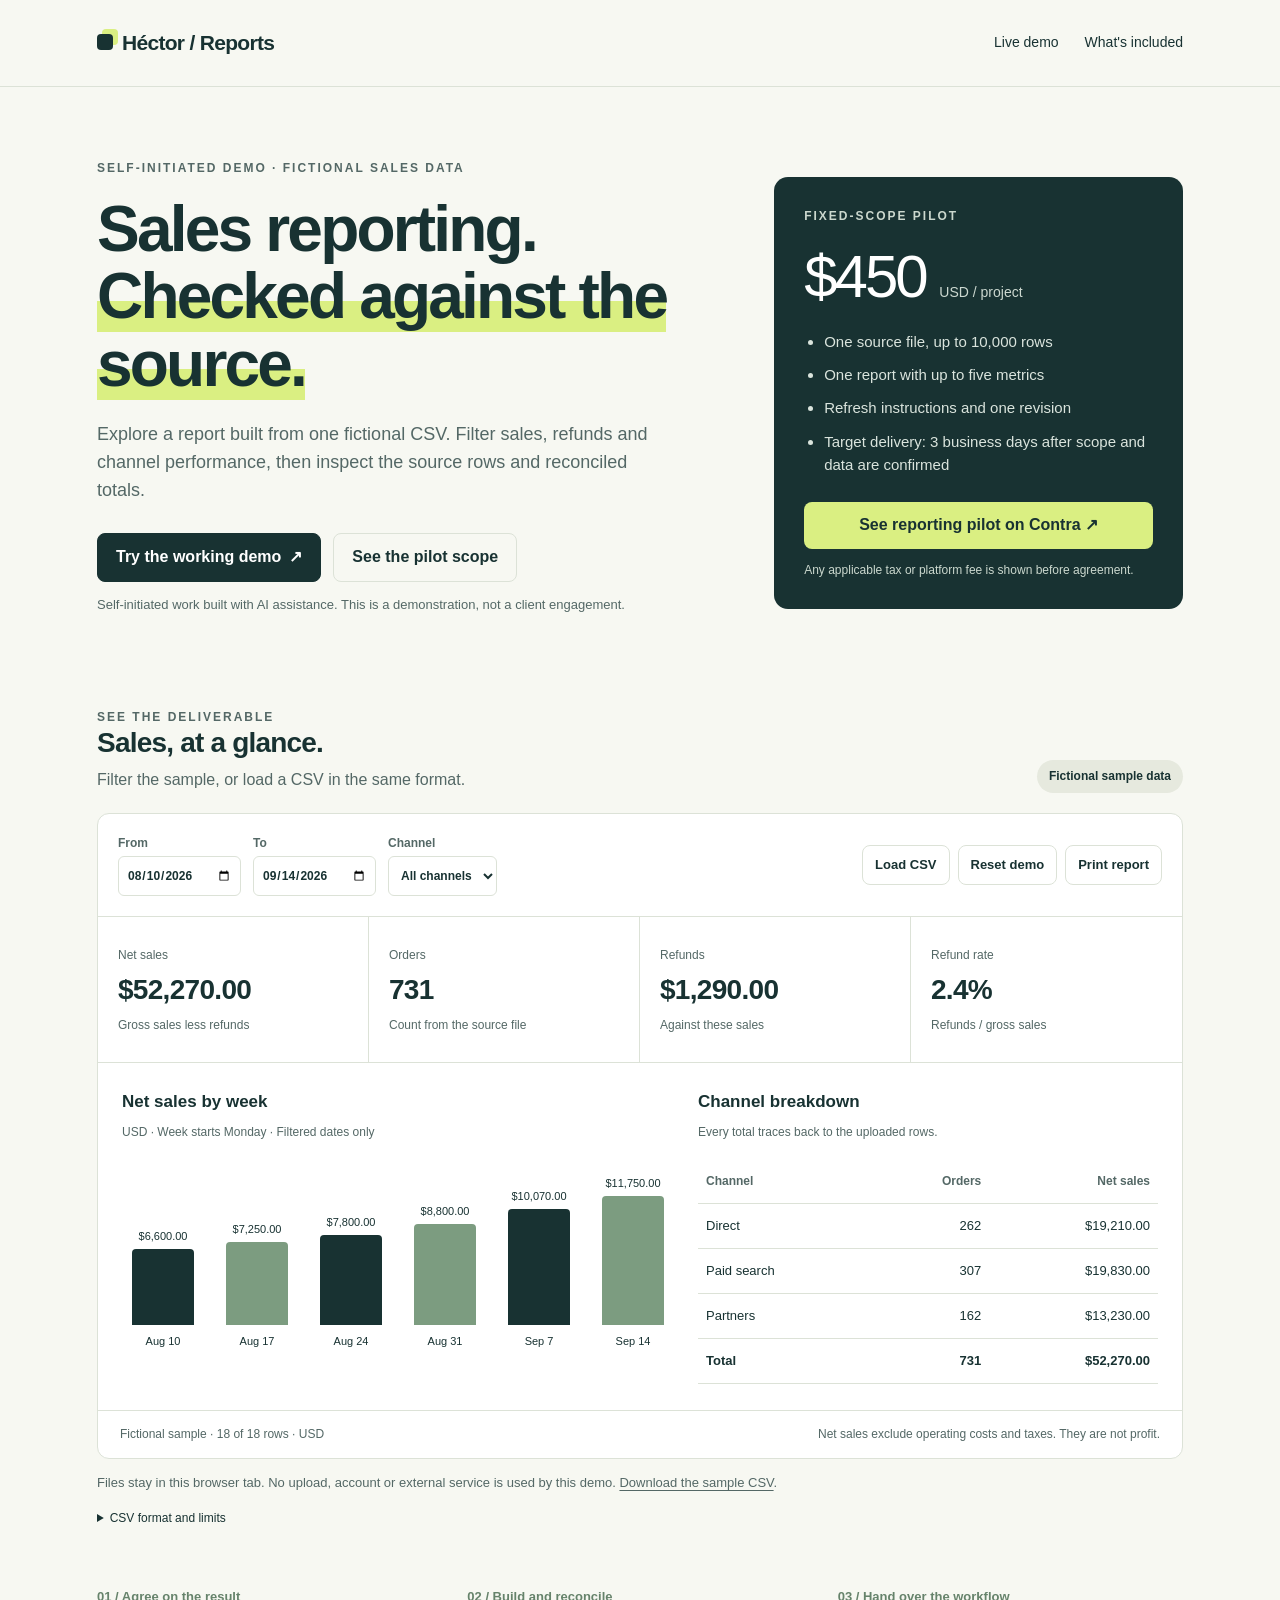
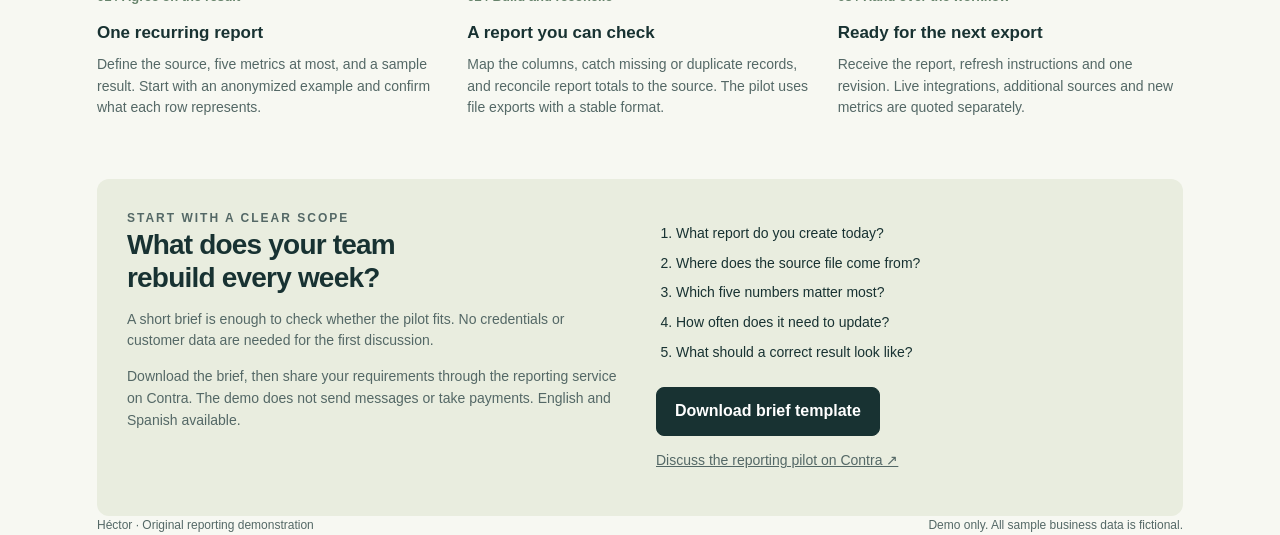
==== demos/sales-report/index.html @ 50d4cb9b "Publish existing sales report demo with direct service links" ====
<!doctype html>
<html lang="en">
<head>
<meta charset="utf-8"><meta name="viewport" content="width=device-width,initial-scale=1">
<meta name="description" content="A fixed-scope service that turns recurring spreadsheet exports into clear, repeatable reports. Explore a working sales-report demo.">
<title>Sales Report — Working Demo · Héctor</title><link rel="canonical" href="https://hectorarriolai.github.io/practical-tools-demos/demos/sales-report/">
<style>
:root{--ink:#183232;--muted:#546866;--paper:#f7f8f2;--lime:#daef82;--line:#dce2d7;--white:#fff;--red:#a42a32}*{box-sizing:border-box}body{margin:0;background:var(--paper);color:var(--ink);font:16px/1.55 -apple-system,BlinkMacSystemFont,"Segoe UI",sans-serif}a{color:inherit}button,input,select{font:inherit}button,.button{cursor:pointer;text-decoration:none;border:1px solid var(--ink);padding:11px 18px;border-radius:8px;background:var(--ink);color:#fff;font-weight:600;display:inline-flex;align-items:center;justify-content:center;gap:8px}button:hover,.button:hover{filter:brightness(1.12)}button:focus-visible,a:focus-visible,input:focus-visible,select:focus-visible{outline:3px solid #51887b;outline-offset:3px}.secondary{background:transparent;color:var(--ink);border-color:var(--line)}.wrap{max-width:1150px;margin:auto;padding:0 32px}header{border-bottom:1px solid var(--line)}nav{display:flex;align-items:center;justify-content:space-between;min-height:86px;gap:24px}.brand{font-size:21px;font-weight:760;text-decoration:none;letter-spacing:-.7px}.mark{display:inline-block;width:16px;height:16px;background:var(--ink);border-radius:4px;margin-right:9px;box-shadow:5px -5px 0 var(--lime)}nav .links{display:flex;gap:26px;font-size:14px}.links a{text-decoration:none}.hero{display:grid;grid-template-columns:1.5fr 1fr;gap:64px;padding:72px 0 60px;align-items:center}.eyebrow{font-size:12px;text-transform:uppercase;letter-spacing:2px;font-weight:750;color:var(--muted)}h1{font-size:clamp(40px,5vw,64px);line-height:1.06;letter-spacing:-2.8px;margin:18px 0 22px;font-weight:650}h1 em{font-style:normal;background:linear-gradient(transparent 57%,var(--lime) 57%)}h2{font-size:28px;line-height:1.2;letter-spacing:-.8px;margin:0}h3{font-size:17px;margin:0 0 8px}.hero p{color:var(--muted);font-size:18px;max-width:560px}.actions{display:flex;gap:12px;flex-wrap:wrap;margin-top:28px}.note{font-size:13px!important;color:var(--muted)}.offer{background:var(--ink);color:white;border-radius:14px;padding:30px}.offer .eyebrow{color:#cbd8ce}.price{font-size:60px;line-height:1.1;letter-spacing:-3px;margin:18px 0}.price small{font-size:14px;letter-spacing:0;color:#ccd8d0}.offer ul{padding-left:20px;color:#dae4dd;font-size:15px;margin:20px 0 26px}.offer li{margin:10px 0}.offer a{background:var(--lime);color:var(--ink);border:none;width:100%}.section-head{display:flex;justify-content:space-between;align-items:end;gap:24px;margin:20px 0}.section-head p{margin:8px 0 0;color:var(--muted)}.badge{font-size:12px;font-weight:650;background:#e6e9de;border-radius:100px;padding:7px 12px;white-space:nowrap}.panel{border:1px solid var(--line);background:white;border-radius:12px;overflow:hidden}.toolbar{display:flex;justify-content:space-between;gap:12px;align-items:center;flex-wrap:wrap;padding:20px;border-bottom:1px solid var(--line)}.filters{display:flex;align-items:end;gap:12px;flex-wrap:wrap}label{display:grid;gap:4px;font-size:12px;color:var(--muted);font-weight:600}input,select{max-width:100%;border:1px solid var(--line);border-radius:6px;padding:8px;background:white;color:var(--ink);min-height:40px}.file-controls{display:flex;gap:8px;flex-wrap:wrap}.file-controls button{font-size:13px;padding:9px 12px}.metrics{display:grid;grid-template-columns:repeat(4,1fr);border-bottom:1px solid var(--line)}.metric{padding:25px 20px;border-right:1px solid var(--line)}.metric:last-child{border:0}.metric span{font-size:12px;color:var(--muted)}.metric strong{display:block;font-size:28px;letter-spacing:-.7px;line-height:1.4;margin:3px 0}.metric small{font-size:12px;color:var(--muted)}.charts{display:grid;grid-template-columns:1.2fr 1fr;gap:24px;padding:26px 24px}.chart-caption{font-size:12px;color:var(--muted);margin:0 0 18px}.bars{display:flex;align-items:end;gap:12px;height:190px;padding-top:15px}.bar-group{display:flex;flex-direction:column;align-items:center;justify-content:end;flex:1;min-width:0;height:100%}.bar{background:var(--ink);border-radius:4px 4px 0 0;width:75%;min-width:8px}.bar-group:nth-child(even) .bar{background:#7c9c80}.bar-value{font-size:11px;margin-bottom:4px}.bar-label{font-size:11px;margin-top:8px;white-space:nowrap}.table-wrap{overflow:auto}table{width:100%;border-collapse:collapse;font-size:13px}th,td{text-align:right;padding:12px 8px;border-bottom:1px solid var(--line);white-space:nowrap}th:first-child,td:first-child{text-align:left}th{font-weight:600;color:var(--muted);font-size:12px}tfoot{font-weight:750}.report-foot{border-top:1px solid var(--line);padding:14px 22px;display:flex;justify-content:space-between;gap:12px;font-size:12px;color:var(--muted)}.help{font-size:13px;color:var(--muted);margin:14px 0 0}.help a{text-underline-offset:3px}.error{background:#fff0f0;border:1px solid #e6b2b6;color:var(--red);margin:16px 20px;padding:12px;border-radius:8px}.empty{padding:35px;color:var(--muted)}.scope{display:grid;grid-template-columns:repeat(3,1fr);gap:25px;padding:60px 0}.scope p{font-size:14px;color:var(--muted);margin:0}.step{display:block;margin-bottom:12px;font-size:13px;font-weight:700;color:#66836b}.brief{padding:30px;background:#e9eddf;border-radius:12px;display:grid;grid-template-columns:1fr 1fr;gap:32px}.brief p{font-size:14px;color:var(--muted)}.brief ol{font-size:14px;padding-left:20px}.brief li{margin-bottom:8px}.brief button{margin-top:10px}.launch-note{font-size:12px;color:var(--muted)}footer{padding:28px 0 36px;font-size:12px;color:var(--muted);display:flex;justify-content:space-between;gap:24px}details{margin-top:16px;font-size:12px}summary{cursor:pointer}code{font-size:12px;overflow-wrap:anywhere}#copy-status{font-size:13px}.sr-only{position:absolute;width:1px;height:1px;overflow:hidden;clip:rect(0,0,0,0)}@media(max-width:850px){.hero{gap:30px;grid-template-columns:1fr 0.8fr}h1{font-size:44px}.charts{grid-template-columns:1fr}.scope{gap:16px}.metrics{grid-template-columns:repeat(2,1fr)}.metric:nth-child(2){border-right:0}.metric:nth-child(-n+2){border-bottom:1px solid var(--line)}}@media(max-width:600px){.wrap{padding:0 18px}.hero{grid-template-columns:1fr;padding-top:42px;gap:26px}h1{font-size:42px;letter-spacing:-1.8px}nav{min-height:72px}.links a:first-child{display:none}.links{gap:14px!important}.section-head{display:block}.badge{display:inline-block;margin-top:12px}.scope,.brief{grid-template-columns:1fr}.scope{padding:38px 0;gap:25px}.metric{padding:18px 14px}.metric strong{font-size:25px}.toolbar{padding:16px}.filters{gap:8px}.filters label{flex:1}.filters input{width:100%}.charts{padding:20px 14px}.report-foot,footer{display:block}.report-foot span{display:block;margin:3px 0}.bar-value{font-size:10px}.bar-label{font-size:10px}.brief{padding:24px}}@media print{header,.hero,.toolbar,.help,.scope,.brief,footer{display:none}.wrap{max-width:none;padding:0}.panel{border:0}.charts{break-inside:avoid}.section-head{margin-top:0}.metrics{grid-template-columns:repeat(4,1fr)}body{background:#fff}.bar{print-color-adjust:exact;-webkit-print-color-adjust:exact}}
nav .brand{white-space:nowrap}@media(max-width:420px){nav{gap:12px}nav .links{font-size:12px}.brand{font-size:18px}.bar-value{font-size:9px}.bars{gap:5px}}
</style>
</head>
<body>
<header><nav class="wrap"><a class="brand" href="../../"><span class="mark" aria-hidden="true"></span>Héctor / Reports</a><div class="links"><a href="#demo">Live demo</a><a href="#scope">What's included</a></div></nav></header>
<main class="wrap">
<section class="hero"><div><div class="eyebrow">Self-initiated demo · Fictional sales data</div><h1>Sales reporting.<br><em>Checked against the source.</em></h1><p>Explore a report built from one fictional CSV. Filter sales, refunds and channel performance, then inspect the source rows and reconciled totals.</p><div class="actions"><a class="button" href="#demo">Try the working demo <span aria-hidden="true">↗</span></a><a class="button secondary" href="#scope">See the pilot scope</a></div><p class="note">Self-initiated work built with AI assistance. This is a demonstration, not a client engagement.</p></div><aside class="offer" id="pricing"><div class="eyebrow">Fixed-scope pilot</div><div class="price">$450 <small>USD / project</small></div><ul><li>One source file, up to 10,000 rows</li><li>One report with up to five metrics</li><li>Refresh instructions and one revision</li><li>Target delivery: 3 business days after scope and data are confirmed</li></ul><a class="button" href="https://contra.com/s/A6bPW6bA-excel-and-csv-report-automation-fixed-scope-pilot">See reporting pilot on Contra ↗</a><p style="font-size:12px;color:#cbd8ce;margin-bottom:0">Any applicable tax or platform fee is shown before agreement.</p></aside></section>
<section id="demo"><div class="section-head"><div><div class="eyebrow">See the deliverable</div><h2>Sales, at a glance.</h2><p>Filter the sample, or load a CSV in the same format.</p></div><span class="badge" id="data-badge">Fictional sample data</span></div>
<div class="panel"><div class="toolbar"><div class="filters"><label>From<input type="date" id="from"></label><label>To<input type="date" id="to"></label><label>Channel<select id="channel"><option value="">All channels</option></select></label></div><div class="file-controls"><button id="upload" class="secondary">Load CSV</button><input type="file" accept=".csv,text/csv" id="file" class="sr-only" aria-label="CSV file"><button id="reset" class="secondary">Reset demo</button><button id="print" class="secondary">Print report</button></div></div>
<div id="error" class="error" role="alert" hidden></div>
<div aria-live="polite"><div class="metrics"><div class="metric"><span>Net sales</span><strong id="net">—</strong><small>Gross sales less refunds</small></div><div class="metric"><span>Orders</span><strong id="orders">—</strong><small>Count from the source file</small></div><div class="metric"><span>Refunds</span><strong id="refunds">—</strong><small>Against these sales</small></div><div class="metric"><span>Refund rate</span><strong id="rate">—</strong><small>Refunds / gross sales</small></div></div><div class="charts"><div><h3>Net sales by week</h3><p class="chart-caption">USD · Week starts Monday · Filtered dates only</p><div id="bars" class="bars" role="img" aria-label="Net sales by week"></div></div><div><h3>Channel breakdown</h3><p class="chart-caption">Every total traces back to the uploaded rows.</p><div class="table-wrap"><table><thead><tr><th>Channel</th><th>Orders</th><th>Net sales</th></tr></thead><tbody id="channels"></tbody><tfoot><tr><td>Total</td><td id="table-orders"></td><td id="table-net"></td></tr></tfoot></table></div></div></div><div class="report-foot"><span id="source-label"></span><span>Net sales exclude operating costs and taxes. They are not profit.</span></div></div></div>
<p class="help">Files stay in this browser tab. No upload, account or external service is used by this demo. <a href="sample-sales.csv" download>Download the sample CSV</a>.</p><details><summary>CSV format and limits</summary><p>Required columns: <code>date,channel,orders,gross_sales,refunds</code>. One row per date and channel. Dates: YYYY-MM-DD. Amounts: USD, decimal point, no currency symbols. Maximum 10,000 rows / 2 MB. Refunds refer to the same sales cohort and must not exceed its gross sales. Duplicate keys and missing values are rejected. A different format is mapped during a paid project. XLSX import is not included in this browser demo.</p></details></section>
<section class="scope" id="scope"><article><span class="step">01 / Agree on the result</span><h3>One recurring report</h3><p>Define the source, five metrics at most, and a sample result. Start with an anonymized example and confirm what each row represents.</p></article><article><span class="step">02 / Build and reconcile</span><h3>A report you can check</h3><p>Map the columns, catch missing or duplicate records, and reconcile report totals to the source. The pilot uses file exports with a stable format.</p></article><article><span class="step">03 / Hand over the workflow</span><h3>Ready for the next export</h3><p>Receive the report, refresh instructions and one revision. Live integrations, additional sources and new metrics are quoted separately.</p></article></section>
<section class="brief" id="brief"><div><div class="eyebrow">Start with a clear scope</div><h2>What does your team<br>rebuild every week?</h2><p>A short brief is enough to check whether the pilot fits. No credentials or customer data are needed for the first discussion.</p><p class="launch-note">Download the brief, then share your requirements through the reporting service on Contra. The demo does not send messages or take payments. English and Spanish available.</p></div><div><ol><li>What report do you create today?</li><li>Where does the source file come from?</li><li>Which five numbers matter most?</li><li>How often does it need to update?</li><li>What should a correct result look like?</li></ol><button id="download-brief">Download brief template</button><p><a href="https://contra.com/s/A6bPW6bA-excel-and-csv-report-automation-fixed-scope-pilot">Discuss the reporting pilot on Contra ↗</a></p><p id="copy-status" role="status"></p></div></section>
</main><footer class="wrap"><span>Héctor · Original reporting demonstration</span><span>Demo only. All sample business data is fictional.</span></footer>
<script src="report-core.js"></script><script src="sample-data.js"></script><script src="app.js"></script>
</body></html>
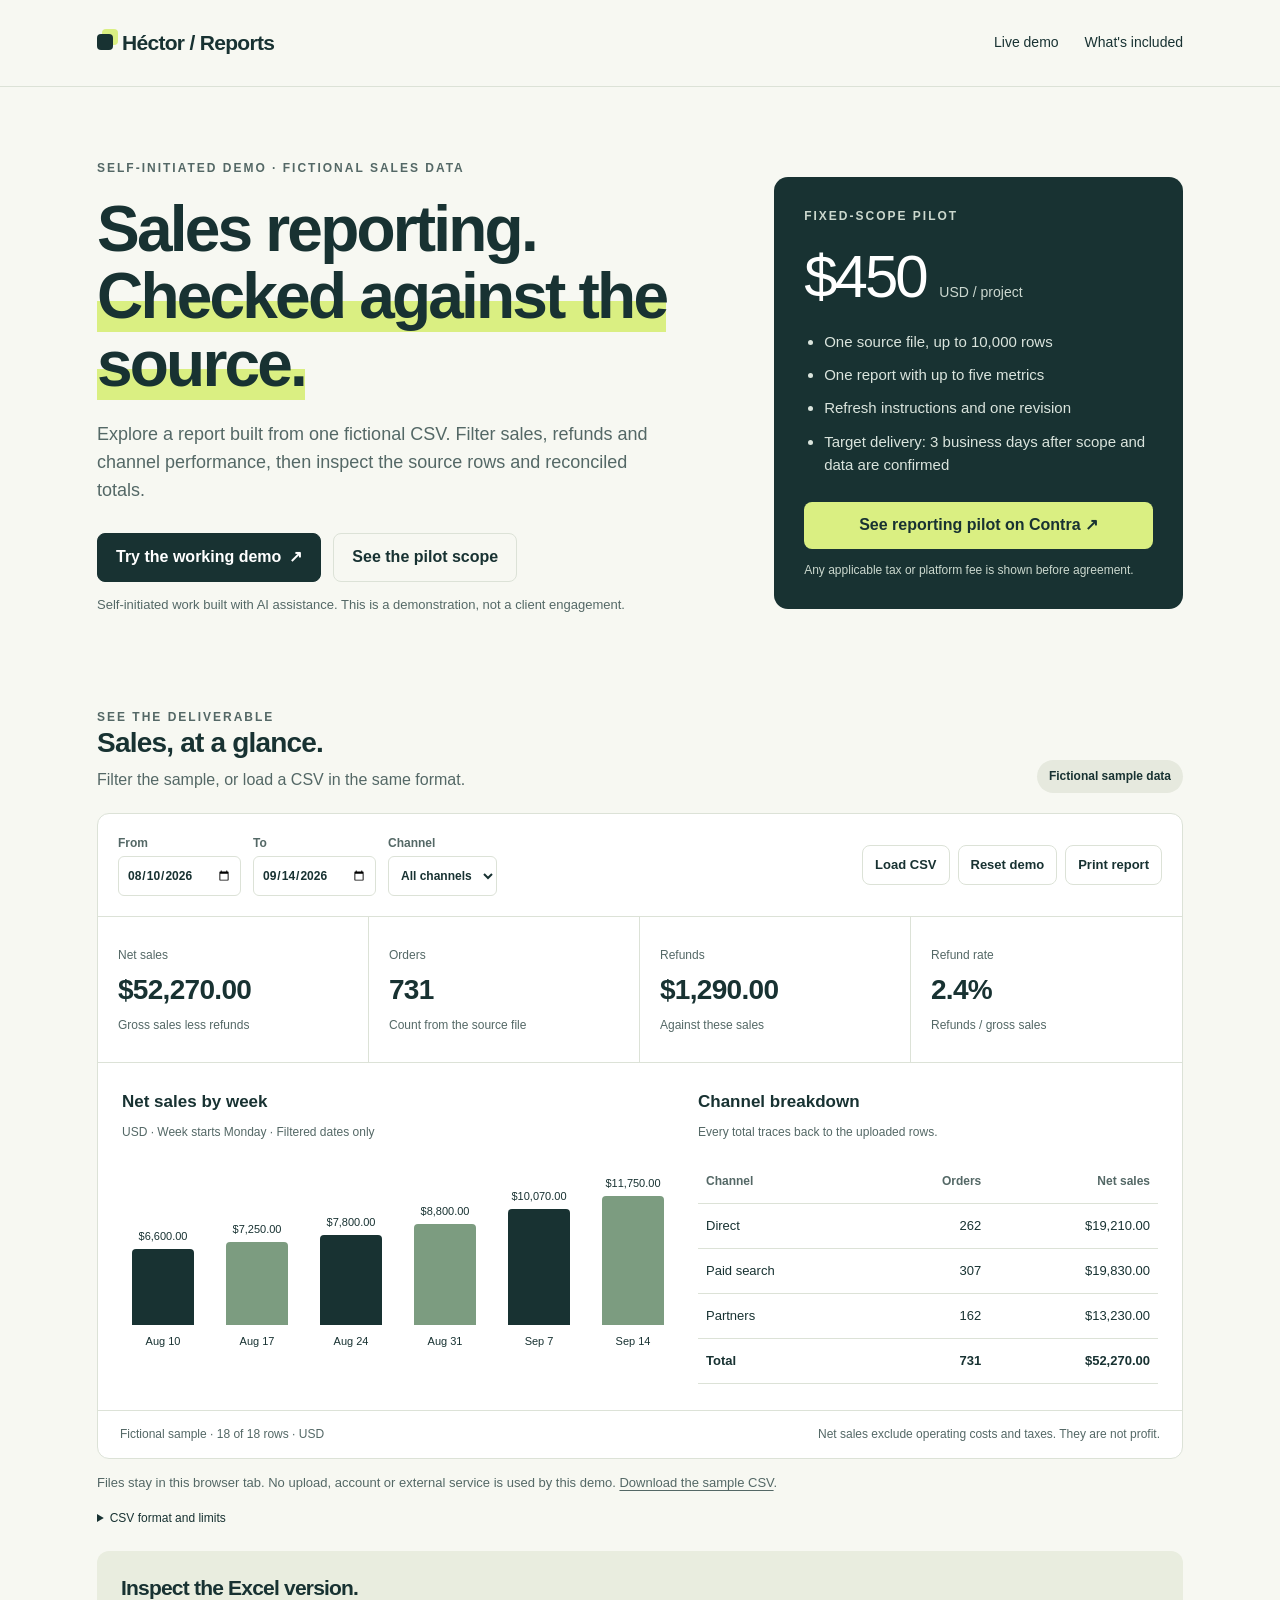
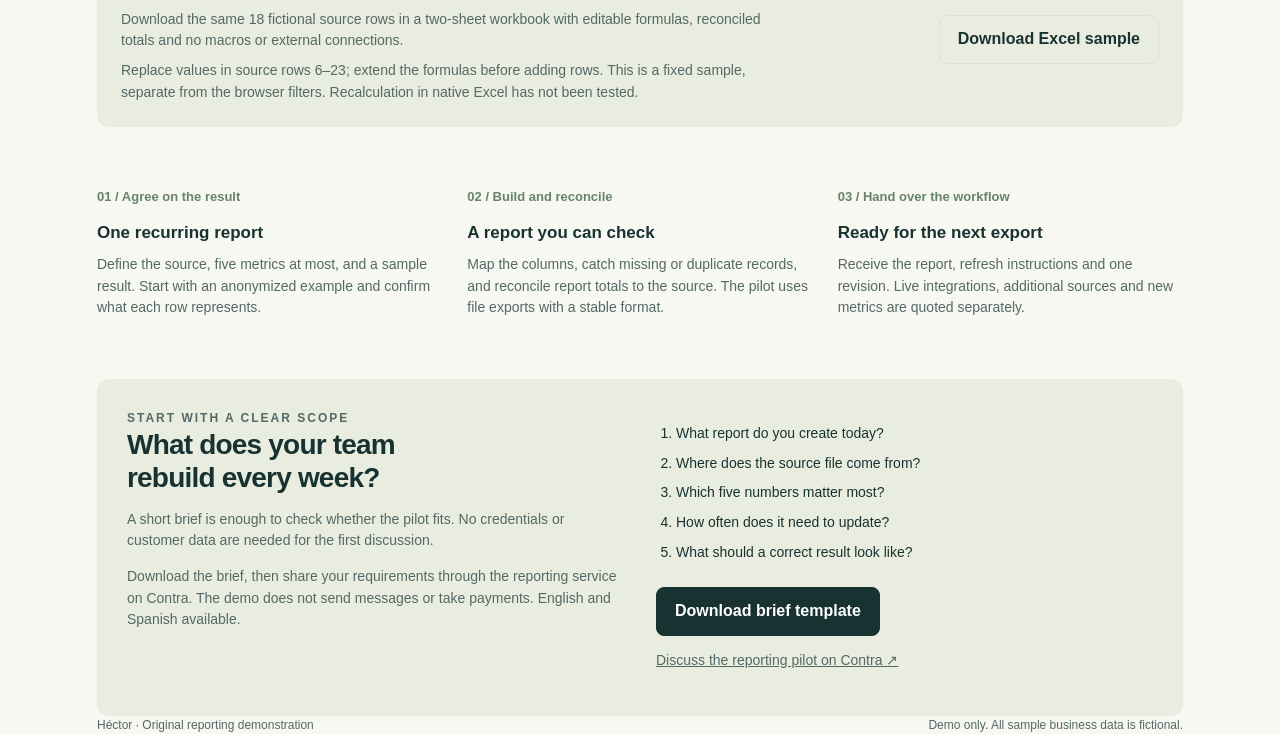
==== commit eba5b429: "Make the audited Excel report sample directly downloadable" ====
--- a/demos/sales-report/index.html
+++ b/demos/sales-report/index.html
@@ -7,6 +7,7 @@
 <style>
 :root{--ink:#183232;--muted:#546866;--paper:#f7f8f2;--lime:#daef82;--line:#dce2d7;--white:#fff;--red:#a42a32}*{box-sizing:border-box}body{margin:0;background:var(--paper);color:var(--ink);font:16px/1.55 -apple-system,BlinkMacSystemFont,"Segoe UI",sans-serif}a{color:inherit}button,input,select{font:inherit}button,.button{cursor:pointer;text-decoration:none;border:1px solid var(--ink);padding:11px 18px;border-radius:8px;background:var(--ink);color:#fff;font-weight:600;display:inline-flex;align-items:center;justify-content:center;gap:8px}button:hover,.button:hover{filter:brightness(1.12)}button:focus-visible,a:focus-visible,input:focus-visible,select:focus-visible{outline:3px solid #51887b;outline-offset:3px}.secondary{background:transparent;color:var(--ink);border-color:var(--line)}.wrap{max-width:1150px;margin:auto;padding:0 32px}header{border-bottom:1px solid var(--line)}nav{display:flex;align-items:center;justify-content:space-between;min-height:86px;gap:24px}.brand{font-size:21px;font-weight:760;text-decoration:none;letter-spacing:-.7px}.mark{display:inline-block;width:16px;height:16px;background:var(--ink);border-radius:4px;margin-right:9px;box-shadow:5px -5px 0 var(--lime)}nav .links{display:flex;gap:26px;font-size:14px}.links a{text-decoration:none}.hero{display:grid;grid-template-columns:1.5fr 1fr;gap:64px;padding:72px 0 60px;align-items:center}.eyebrow{font-size:12px;text-transform:uppercase;letter-spacing:2px;font-weight:750;color:var(--muted)}h1{font-size:clamp(40px,5vw,64px);line-height:1.06;letter-spacing:-2.8px;margin:18px 0 22px;font-weight:650}h1 em{font-style:normal;background:linear-gradient(transparent 57%,var(--lime) 57%)}h2{font-size:28px;line-height:1.2;letter-spacing:-.8px;margin:0}h3{font-size:17px;margin:0 0 8px}.hero p{color:var(--muted);font-size:18px;max-width:560px}.actions{display:flex;gap:12px;flex-wrap:wrap;margin-top:28px}.note{font-size:13px!important;color:var(--muted)}.offer{background:var(--ink);color:white;border-radius:14px;padding:30px}.offer .eyebrow{color:#cbd8ce}.price{font-size:60px;line-height:1.1;letter-spacing:-3px;margin:18px 0}.price small{font-size:14px;letter-spacing:0;color:#ccd8d0}.offer ul{padding-left:20px;color:#dae4dd;font-size:15px;margin:20px 0 26px}.offer li{margin:10px 0}.offer a{background:var(--lime);color:var(--ink);border:none;width:100%}.section-head{display:flex;justify-content:space-between;align-items:end;gap:24px;margin:20px 0}.section-head p{margin:8px 0 0;color:var(--muted)}.badge{font-size:12px;font-weight:650;background:#e6e9de;border-radius:100px;padding:7px 12px;white-space:nowrap}.panel{border:1px solid var(--line);background:white;border-radius:12px;overflow:hidden}.toolbar{display:flex;justify-content:space-between;gap:12px;align-items:center;flex-wrap:wrap;padding:20px;border-bottom:1px solid var(--line)}.filters{display:flex;align-items:end;gap:12px;flex-wrap:wrap}label{display:grid;gap:4px;font-size:12px;color:var(--muted);font-weight:600}input,select{max-width:100%;border:1px solid var(--line);border-radius:6px;padding:8px;background:white;color:var(--ink);min-height:40px}.file-controls{display:flex;gap:8px;flex-wrap:wrap}.file-controls button{font-size:13px;padding:9px 12px}.metrics{display:grid;grid-template-columns:repeat(4,1fr);border-bottom:1px solid var(--line)}.metric{padding:25px 20px;border-right:1px solid var(--line)}.metric:last-child{border:0}.metric span{font-size:12px;color:var(--muted)}.metric strong{display:block;font-size:28px;letter-spacing:-.7px;line-height:1.4;margin:3px 0}.metric small{font-size:12px;color:var(--muted)}.charts{display:grid;grid-template-columns:1.2fr 1fr;gap:24px;padding:26px 24px}.chart-caption{font-size:12px;color:var(--muted);margin:0 0 18px}.bars{display:flex;align-items:end;gap:12px;height:190px;padding-top:15px}.bar-group{display:flex;flex-direction:column;align-items:center;justify-content:end;flex:1;min-width:0;height:100%}.bar{background:var(--ink);border-radius:4px 4px 0 0;width:75%;min-width:8px}.bar-group:nth-child(even) .bar{background:#7c9c80}.bar-value{font-size:11px;margin-bottom:4px}.bar-label{font-size:11px;margin-top:8px;white-space:nowrap}.table-wrap{overflow:auto}table{width:100%;border-collapse:collapse;font-size:13px}th,td{text-align:right;padding:12px 8px;border-bottom:1px solid var(--line);white-space:nowrap}th:first-child,td:first-child{text-align:left}th{font-weight:600;color:var(--muted);font-size:12px}tfoot{font-weight:750}.report-foot{border-top:1px solid var(--line);padding:14px 22px;display:flex;justify-content:space-between;gap:12px;font-size:12px;color:var(--muted)}.help{font-size:13px;color:var(--muted);margin:14px 0 0}.help a{text-underline-offset:3px}.error{background:#fff0f0;border:1px solid #e6b2b6;color:var(--red);margin:16px 20px;padding:12px;border-radius:8px}.empty{padding:35px;color:var(--muted)}.scope{display:grid;grid-template-columns:repeat(3,1fr);gap:25px;padding:60px 0}.scope p{font-size:14px;color:var(--muted);margin:0}.step{display:block;margin-bottom:12px;font-size:13px;font-weight:700;color:#66836b}.brief{padding:30px;background:#e9eddf;border-radius:12px;display:grid;grid-template-columns:1fr 1fr;gap:32px}.brief p{font-size:14px;color:var(--muted)}.brief ol{font-size:14px;padding-left:20px}.brief li{margin-bottom:8px}.brief button{margin-top:10px}.launch-note{font-size:12px;color:var(--muted)}footer{padding:28px 0 36px;font-size:12px;color:var(--muted);display:flex;justify-content:space-between;gap:24px}details{margin-top:16px;font-size:12px}summary{cursor:pointer}code{font-size:12px;overflow-wrap:anywhere}#copy-status{font-size:13px}.sr-only{position:absolute;width:1px;height:1px;overflow:hidden;clip:rect(0,0,0,0)}@media(max-width:850px){.hero{gap:30px;grid-template-columns:1fr 0.8fr}h1{font-size:44px}.charts{grid-template-columns:1fr}.scope{gap:16px}.metrics{grid-template-columns:repeat(2,1fr)}.metric:nth-child(2){border-right:0}.metric:nth-child(-n+2){border-bottom:1px solid var(--line)}}@media(max-width:600px){.wrap{padding:0 18px}.hero{grid-template-columns:1fr;padding-top:42px;gap:26px}h1{font-size:42px;letter-spacing:-1.8px}nav{min-height:72px}.links a:first-child{display:none}.links{gap:14px!important}.section-head{display:block}.badge{display:inline-block;margin-top:12px}.scope,.brief{grid-template-columns:1fr}.scope{padding:38px 0;gap:25px}.metric{padding:18px 14px}.metric strong{font-size:25px}.toolbar{padding:16px}.filters{gap:8px}.filters label{flex:1}.filters input{width:100%}.charts{padding:20px 14px}.report-foot,footer{display:block}.report-foot span{display:block;margin:3px 0}.bar-value{font-size:10px}.bar-label{font-size:10px}.brief{padding:24px}}@media print{header,.hero,.toolbar,.help,.scope,.brief,footer{display:none}.wrap{max-width:none;padding:0}.panel{border:0}.charts{break-inside:avoid}.section-head{margin-top:0}.metrics{grid-template-columns:repeat(4,1fr)}body{background:#fff}.bar{print-color-adjust:exact;-webkit-print-color-adjust:exact}}
 nav .brand{white-space:nowrap}@media(max-width:420px){nav{gap:12px}nav .links{font-size:12px}.brand{font-size:18px}.bar-value{font-size:9px}.bars{gap:5px}}
+.workbook-sample{display:flex;align-items:center;justify-content:space-between;gap:24px;margin-top:24px;padding:24px;background:#e9eddf;border-radius:12px}.workbook-sample h2{font-size:21px}.workbook-sample p{font-size:14px;color:var(--muted);margin:8px 0 0;max-width:660px}.workbook-sample .button{flex-shrink:0}@media(max-width:600px){.workbook-sample{display:block}.workbook-sample .button{margin-top:16px}}@media print{.workbook-sample{display:none}}
 </style>
 </head>
 <body>
@@ -18,6 +19,7 @@
 <div id="error" class="error" role="alert" hidden></div>
 <div aria-live="polite"><div class="metrics"><div class="metric"><span>Net sales</span><strong id="net">—</strong><small>Gross sales less refunds</small></div><div class="metric"><span>Orders</span><strong id="orders">—</strong><small>Count from the source file</small></div><div class="metric"><span>Refunds</span><strong id="refunds">—</strong><small>Against these sales</small></div><div class="metric"><span>Refund rate</span><strong id="rate">—</strong><small>Refunds / gross sales</small></div></div><div class="charts"><div><h3>Net sales by week</h3><p class="chart-caption">USD · Week starts Monday · Filtered dates only</p><div id="bars" class="bars" role="img" aria-label="Net sales by week"></div></div><div><h3>Channel breakdown</h3><p class="chart-caption">Every total traces back to the uploaded rows.</p><div class="table-wrap"><table><thead><tr><th>Channel</th><th>Orders</th><th>Net sales</th></tr></thead><tbody id="channels"></tbody><tfoot><tr><td>Total</td><td id="table-orders"></td><td id="table-net"></td></tr></tfoot></table></div></div></div><div class="report-foot"><span id="source-label"></span><span>Net sales exclude operating costs and taxes. They are not profit.</span></div></div></div>
 <p class="help">Files stay in this browser tab. No upload, account or external service is used by this demo. <a href="sample-sales.csv" download>Download the sample CSV</a>.</p><details><summary>CSV format and limits</summary><p>Required columns: <code>date,channel,orders,gross_sales,refunds</code>. One row per date and channel. Dates: YYYY-MM-DD. Amounts: USD, decimal point, no currency symbols. Maximum 10,000 rows / 2 MB. Refunds refer to the same sales cohort and must not exceed its gross sales. Duplicate keys and missing values are rejected. A different format is mapped during a paid project. XLSX import is not included in this browser demo.</p></details></section>
+<aside class="workbook-sample" aria-labelledby="workbook-title"><div><h2 id="workbook-title">Inspect the Excel version.</h2><p>Download the same 18 fictional source rows in a two-sheet workbook with editable formulas, reconciled totals and no macros or external connections.</p><p>Replace values in source rows 6–23; extend the formulas before adding rows. This is a fixed sample, separate from the browser filters. Recalculation in native Excel has not been tested.</p></div><a class="button secondary" href="sales-report-demo.xlsx" download="sales-report-demo.xlsx">Download Excel sample</a></aside>
 <section class="scope" id="scope"><article><span class="step">01 / Agree on the result</span><h3>One recurring report</h3><p>Define the source, five metrics at most, and a sample result. Start with an anonymized example and confirm what each row represents.</p></article><article><span class="step">02 / Build and reconcile</span><h3>A report you can check</h3><p>Map the columns, catch missing or duplicate records, and reconcile report totals to the source. The pilot uses file exports with a stable format.</p></article><article><span class="step">03 / Hand over the workflow</span><h3>Ready for the next export</h3><p>Receive the report, refresh instructions and one revision. Live integrations, additional sources and new metrics are quoted separately.</p></article></section>
 <section class="brief" id="brief"><div><div class="eyebrow">Start with a clear scope</div><h2>What does your team<br>rebuild every week?</h2><p>A short brief is enough to check whether the pilot fits. No credentials or customer data are needed for the first discussion.</p><p class="launch-note">Download the brief, then share your requirements through the reporting service on Contra. The demo does not send messages or take payments. English and Spanish available.</p></div><div><ol><li>What report do you create today?</li><li>Where does the source file come from?</li><li>Which five numbers matter most?</li><li>How often does it need to update?</li><li>What should a correct result look like?</li></ol><button id="download-brief">Download brief template</button><p><a href="https://contra.com/s/A6bPW6bA-excel-and-csv-report-automation-fixed-scope-pilot">Discuss the reporting pilot on Contra ↗</a></p><p id="copy-status" role="status"></p></div></section>
 </main><footer class="wrap"><span>Héctor · Original reporting demonstration</span><span>Demo only. All sample business data is fictional.</span></footer>
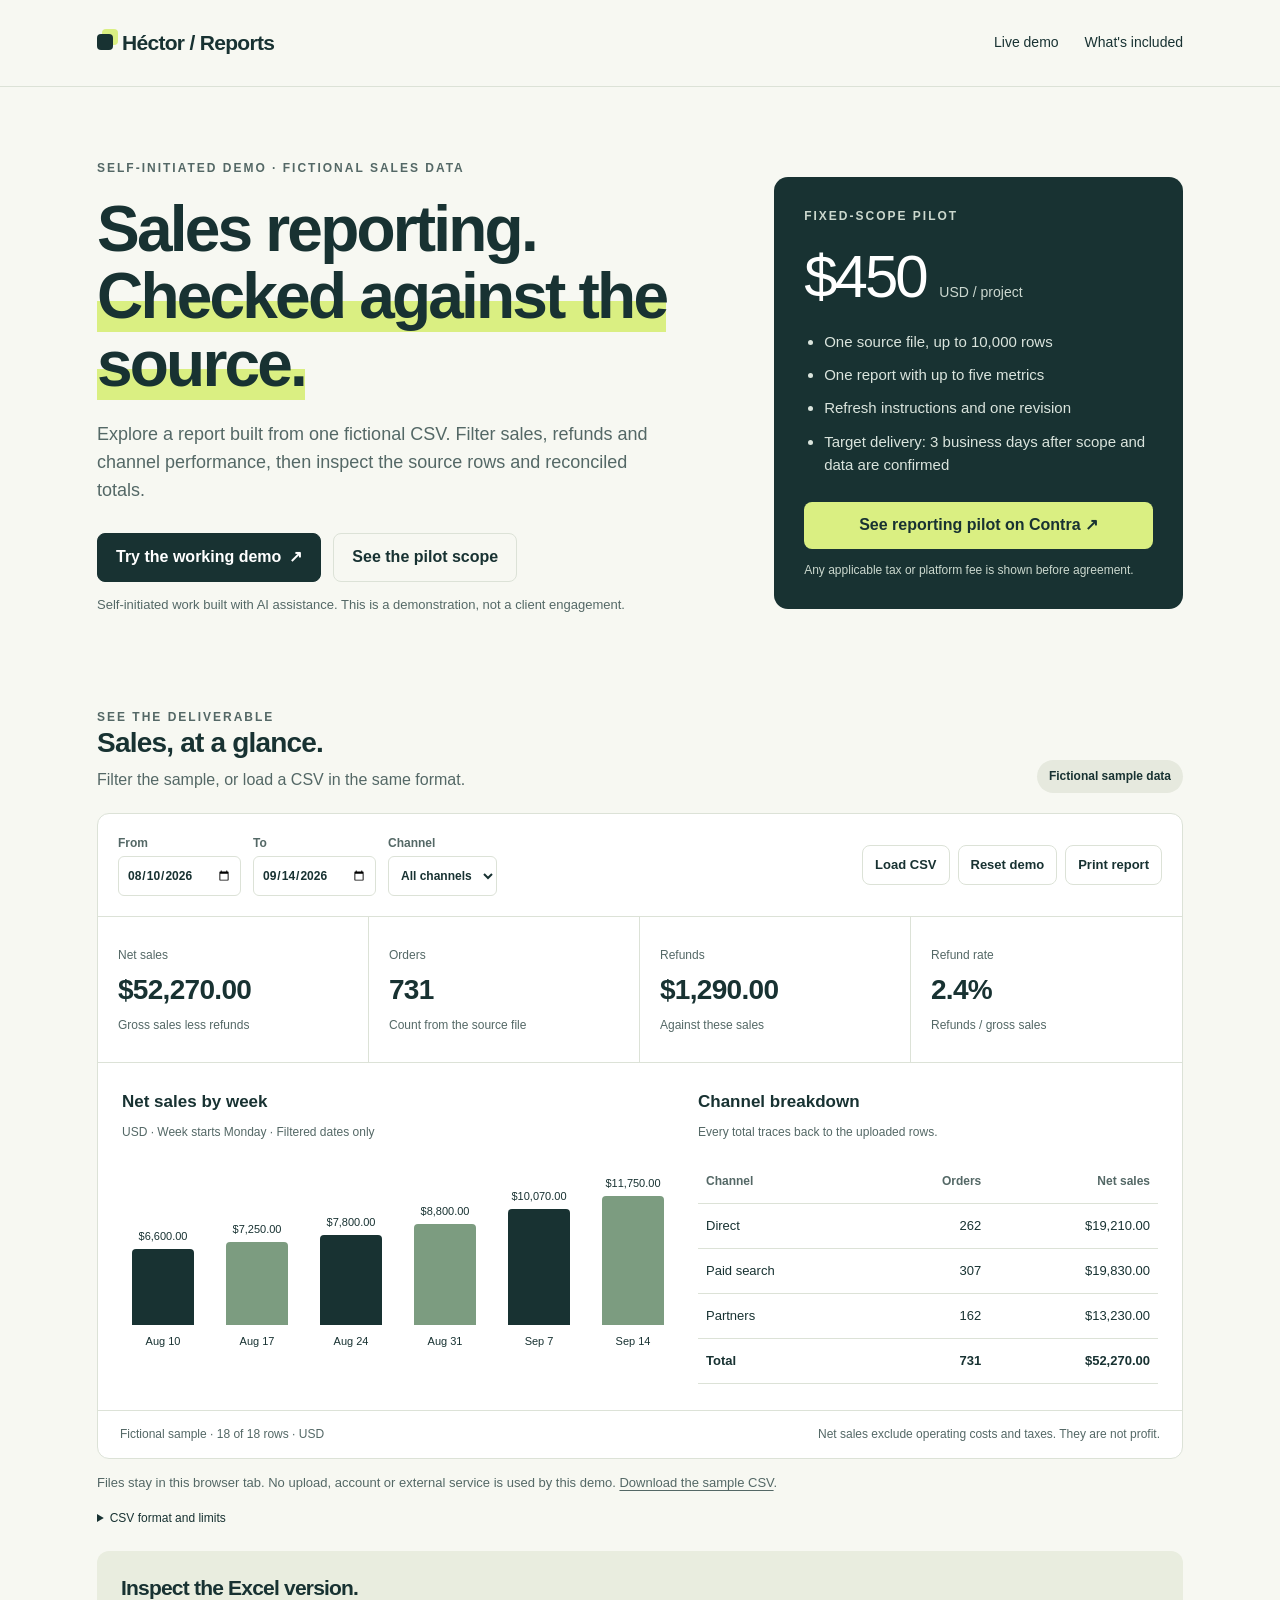
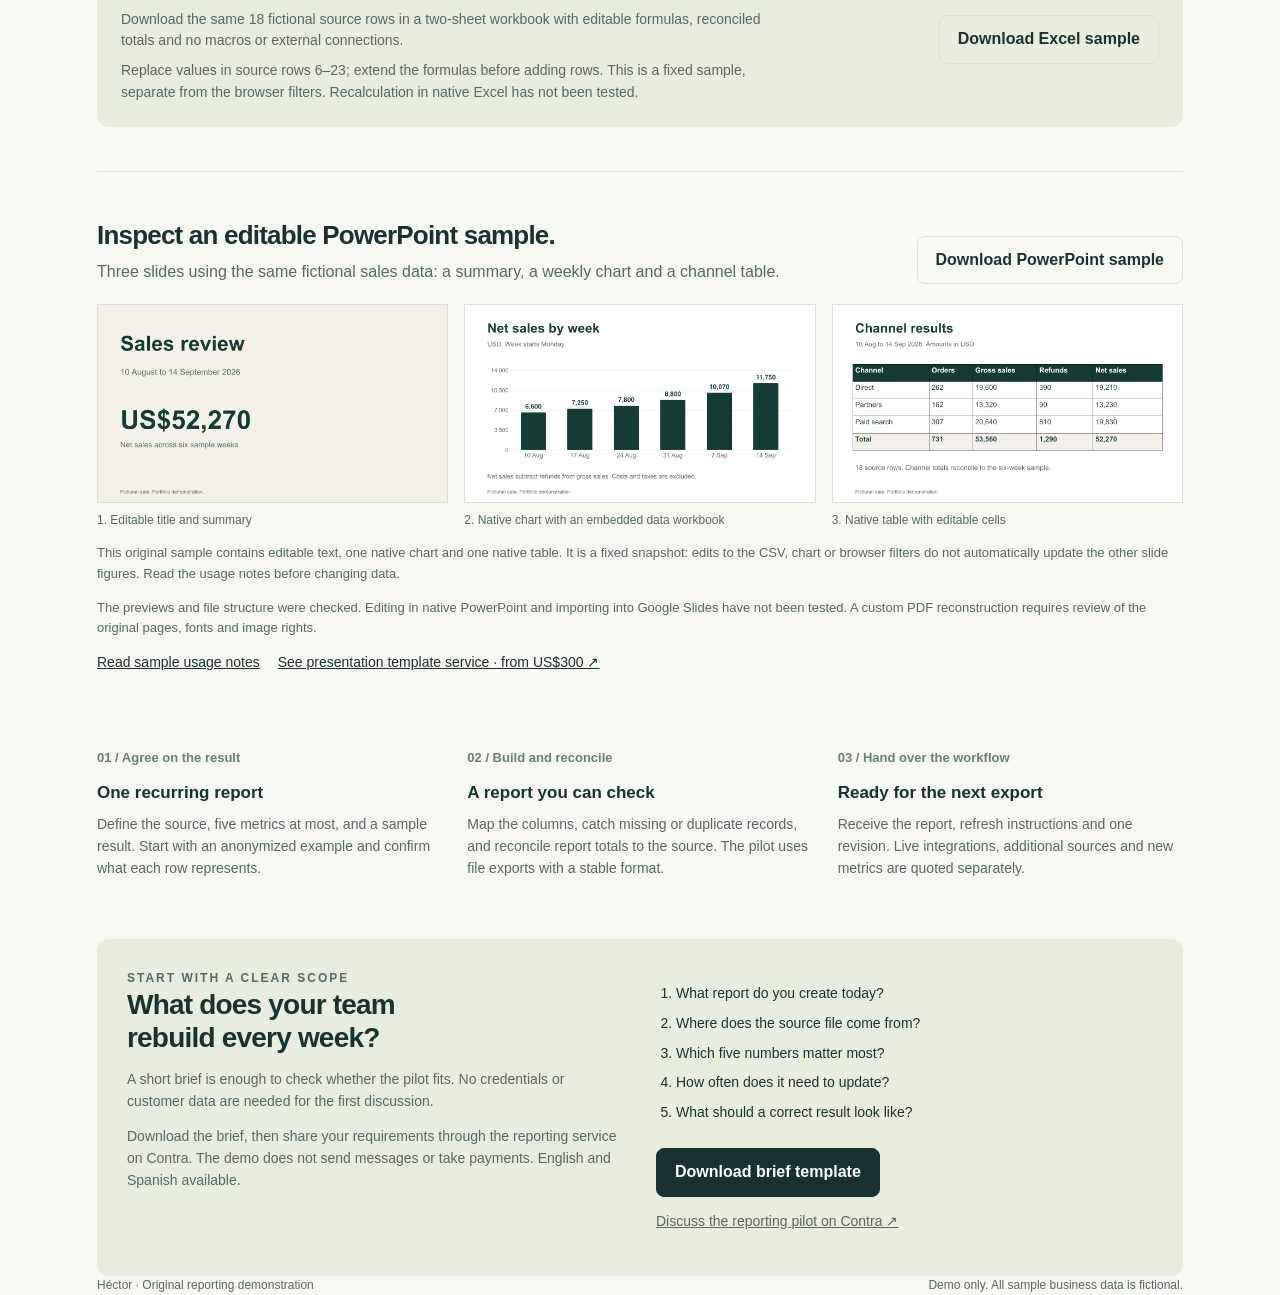
==== commit 133fa2fa: "Add editable presentation sample to reporting demo" ====
--- a/demos/sales-report/index.html
+++ b/demos/sales-report/index.html
@@ -8,6 +8,8 @@
 :root{--ink:#183232;--muted:#546866;--paper:#f7f8f2;--lime:#daef82;--line:#dce2d7;--white:#fff;--red:#a42a32}*{box-sizing:border-box}body{margin:0;background:var(--paper);color:var(--ink);font:16px/1.55 -apple-system,BlinkMacSystemFont,"Segoe UI",sans-serif}a{color:inherit}button,input,select{font:inherit}button,.button{cursor:pointer;text-decoration:none;border:1px solid var(--ink);padding:11px 18px;border-radius:8px;background:var(--ink);color:#fff;font-weight:600;display:inline-flex;align-items:center;justify-content:center;gap:8px}button:hover,.button:hover{filter:brightness(1.12)}button:focus-visible,a:focus-visible,input:focus-visible,select:focus-visible{outline:3px solid #51887b;outline-offset:3px}.secondary{background:transparent;color:var(--ink);border-color:var(--line)}.wrap{max-width:1150px;margin:auto;padding:0 32px}header{border-bottom:1px solid var(--line)}nav{display:flex;align-items:center;justify-content:space-between;min-height:86px;gap:24px}.brand{font-size:21px;font-weight:760;text-decoration:none;letter-spacing:-.7px}.mark{display:inline-block;width:16px;height:16px;background:var(--ink);border-radius:4px;margin-right:9px;box-shadow:5px -5px 0 var(--lime)}nav .links{display:flex;gap:26px;font-size:14px}.links a{text-decoration:none}.hero{display:grid;grid-template-columns:1.5fr 1fr;gap:64px;padding:72px 0 60px;align-items:center}.eyebrow{font-size:12px;text-transform:uppercase;letter-spacing:2px;font-weight:750;color:var(--muted)}h1{font-size:clamp(40px,5vw,64px);line-height:1.06;letter-spacing:-2.8px;margin:18px 0 22px;font-weight:650}h1 em{font-style:normal;background:linear-gradient(transparent 57%,var(--lime) 57%)}h2{font-size:28px;line-height:1.2;letter-spacing:-.8px;margin:0}h3{font-size:17px;margin:0 0 8px}.hero p{color:var(--muted);font-size:18px;max-width:560px}.actions{display:flex;gap:12px;flex-wrap:wrap;margin-top:28px}.note{font-size:13px!important;color:var(--muted)}.offer{background:var(--ink);color:white;border-radius:14px;padding:30px}.offer .eyebrow{color:#cbd8ce}.price{font-size:60px;line-height:1.1;letter-spacing:-3px;margin:18px 0}.price small{font-size:14px;letter-spacing:0;color:#ccd8d0}.offer ul{padding-left:20px;color:#dae4dd;font-size:15px;margin:20px 0 26px}.offer li{margin:10px 0}.offer a{background:var(--lime);color:var(--ink);border:none;width:100%}.section-head{display:flex;justify-content:space-between;align-items:end;gap:24px;margin:20px 0}.section-head p{margin:8px 0 0;color:var(--muted)}.badge{font-size:12px;font-weight:650;background:#e6e9de;border-radius:100px;padding:7px 12px;white-space:nowrap}.panel{border:1px solid var(--line);background:white;border-radius:12px;overflow:hidden}.toolbar{display:flex;justify-content:space-between;gap:12px;align-items:center;flex-wrap:wrap;padding:20px;border-bottom:1px solid var(--line)}.filters{display:flex;align-items:end;gap:12px;flex-wrap:wrap}label{display:grid;gap:4px;font-size:12px;color:var(--muted);font-weight:600}input,select{max-width:100%;border:1px solid var(--line);border-radius:6px;padding:8px;background:white;color:var(--ink);min-height:40px}.file-controls{display:flex;gap:8px;flex-wrap:wrap}.file-controls button{font-size:13px;padding:9px 12px}.metrics{display:grid;grid-template-columns:repeat(4,1fr);border-bottom:1px solid var(--line)}.metric{padding:25px 20px;border-right:1px solid var(--line)}.metric:last-child{border:0}.metric span{font-size:12px;color:var(--muted)}.metric strong{display:block;font-size:28px;letter-spacing:-.7px;line-height:1.4;margin:3px 0}.metric small{font-size:12px;color:var(--muted)}.charts{display:grid;grid-template-columns:1.2fr 1fr;gap:24px;padding:26px 24px}.chart-caption{font-size:12px;color:var(--muted);margin:0 0 18px}.bars{display:flex;align-items:end;gap:12px;height:190px;padding-top:15px}.bar-group{display:flex;flex-direction:column;align-items:center;justify-content:end;flex:1;min-width:0;height:100%}.bar{background:var(--ink);border-radius:4px 4px 0 0;width:75%;min-width:8px}.bar-group:nth-child(even) .bar{background:#7c9c80}.bar-value{font-size:11px;margin-bottom:4px}.bar-label{font-size:11px;margin-top:8px;white-space:nowrap}.table-wrap{overflow:auto}table{width:100%;border-collapse:collapse;font-size:13px}th,td{text-align:right;padding:12px 8px;border-bottom:1px solid var(--line);white-space:nowrap}th:first-child,td:first-child{text-align:left}th{font-weight:600;color:var(--muted);font-size:12px}tfoot{font-weight:750}.report-foot{border-top:1px solid var(--line);padding:14px 22px;display:flex;justify-content:space-between;gap:12px;font-size:12px;color:var(--muted)}.help{font-size:13px;color:var(--muted);margin:14px 0 0}.help a{text-underline-offset:3px}.error{background:#fff0f0;border:1px solid #e6b2b6;color:var(--red);margin:16px 20px;padding:12px;border-radius:8px}.empty{padding:35px;color:var(--muted)}.scope{display:grid;grid-template-columns:repeat(3,1fr);gap:25px;padding:60px 0}.scope p{font-size:14px;color:var(--muted);margin:0}.step{display:block;margin-bottom:12px;font-size:13px;font-weight:700;color:#66836b}.brief{padding:30px;background:#e9eddf;border-radius:12px;display:grid;grid-template-columns:1fr 1fr;gap:32px}.brief p{font-size:14px;color:var(--muted)}.brief ol{font-size:14px;padding-left:20px}.brief li{margin-bottom:8px}.brief button{margin-top:10px}.launch-note{font-size:12px;color:var(--muted)}footer{padding:28px 0 36px;font-size:12px;color:var(--muted);display:flex;justify-content:space-between;gap:24px}details{margin-top:16px;font-size:12px}summary{cursor:pointer}code{font-size:12px;overflow-wrap:anywhere}#copy-status{font-size:13px}.sr-only{position:absolute;width:1px;height:1px;overflow:hidden;clip:rect(0,0,0,0)}@media(max-width:850px){.hero{gap:30px;grid-template-columns:1fr 0.8fr}h1{font-size:44px}.charts{grid-template-columns:1fr}.scope{gap:16px}.metrics{grid-template-columns:repeat(2,1fr)}.metric:nth-child(2){border-right:0}.metric:nth-child(-n+2){border-bottom:1px solid var(--line)}}@media(max-width:600px){.wrap{padding:0 18px}.hero{grid-template-columns:1fr;padding-top:42px;gap:26px}h1{font-size:42px;letter-spacing:-1.8px}nav{min-height:72px}.links a:first-child{display:none}.links{gap:14px!important}.section-head{display:block}.badge{display:inline-block;margin-top:12px}.scope,.brief{grid-template-columns:1fr}.scope{padding:38px 0;gap:25px}.metric{padding:18px 14px}.metric strong{font-size:25px}.toolbar{padding:16px}.filters{gap:8px}.filters label{flex:1}.filters input{width:100%}.charts{padding:20px 14px}.report-foot,footer{display:block}.report-foot span{display:block;margin:3px 0}.bar-value{font-size:10px}.bar-label{font-size:10px}.brief{padding:24px}}@media print{header,.hero,.toolbar,.help,.scope,.brief,footer{display:none}.wrap{max-width:none;padding:0}.panel{border:0}.charts{break-inside:avoid}.section-head{margin-top:0}.metrics{grid-template-columns:repeat(4,1fr)}body{background:#fff}.bar{print-color-adjust:exact;-webkit-print-color-adjust:exact}}
 nav .brand{white-space:nowrap}@media(max-width:420px){nav{gap:12px}nav .links{font-size:12px}.brand{font-size:18px}.bar-value{font-size:9px}.bars{gap:5px}}
 .workbook-sample{display:flex;align-items:center;justify-content:space-between;gap:24px;margin-top:24px;padding:24px;background:#e9eddf;border-radius:12px}.workbook-sample h2{font-size:21px}.workbook-sample p{font-size:14px;color:var(--muted);margin:8px 0 0;max-width:660px}.workbook-sample .button{flex-shrink:0}@media(max-width:600px){.workbook-sample{display:block}.workbook-sample .button{margin-top:16px}}@media print{.workbook-sample{display:none}}
+
+.presentation-sample{margin-top:44px;padding-top:28px;border-top:1px solid var(--line);scroll-margin-top:24px}.presentation-sample h2{font-size:26px}.presentation-sample .section-head .button{flex-shrink:0}.presentation-previews{display:grid;grid-template-columns:repeat(3,minmax(0,1fr));gap:16px}.presentation-previews figure{margin:0}.presentation-previews img{display:block;width:100%;height:auto;border:1px solid var(--line)}.presentation-previews figcaption{font-size:12px;color:var(--muted);margin-top:8px}.presentation-sample .sample-links{display:flex;gap:18px;flex-wrap:wrap;font-size:14px}@media(max-width:700px){.presentation-previews{grid-template-columns:1fr}.presentation-sample .section-head{display:block}.presentation-sample .section-head .button{margin-top:16px}.presentation-sample h2{font-size:24px}}@media print{.presentation-sample{display:none}}
 </style>
 </head>
 <body>
@@ -20,6 +22,7 @@
 <div aria-live="polite"><div class="metrics"><div class="metric"><span>Net sales</span><strong id="net">—</strong><small>Gross sales less refunds</small></div><div class="metric"><span>Orders</span><strong id="orders">—</strong><small>Count from the source file</small></div><div class="metric"><span>Refunds</span><strong id="refunds">—</strong><small>Against these sales</small></div><div class="metric"><span>Refund rate</span><strong id="rate">—</strong><small>Refunds / gross sales</small></div></div><div class="charts"><div><h3>Net sales by week</h3><p class="chart-caption">USD · Week starts Monday · Filtered dates only</p><div id="bars" class="bars" role="img" aria-label="Net sales by week"></div></div><div><h3>Channel breakdown</h3><p class="chart-caption">Every total traces back to the uploaded rows.</p><div class="table-wrap"><table><thead><tr><th>Channel</th><th>Orders</th><th>Net sales</th></tr></thead><tbody id="channels"></tbody><tfoot><tr><td>Total</td><td id="table-orders"></td><td id="table-net"></td></tr></tfoot></table></div></div></div><div class="report-foot"><span id="source-label"></span><span>Net sales exclude operating costs and taxes. They are not profit.</span></div></div></div>
 <p class="help">Files stay in this browser tab. No upload, account or external service is used by this demo. <a href="sample-sales.csv" download>Download the sample CSV</a>.</p><details><summary>CSV format and limits</summary><p>Required columns: <code>date,channel,orders,gross_sales,refunds</code>. One row per date and channel. Dates: YYYY-MM-DD. Amounts: USD, decimal point, no currency symbols. Maximum 10,000 rows / 2 MB. Refunds refer to the same sales cohort and must not exceed its gross sales. Duplicate keys and missing values are rejected. A different format is mapped during a paid project. XLSX import is not included in this browser demo.</p></details></section>
 <aside class="workbook-sample" aria-labelledby="workbook-title"><div><h2 id="workbook-title">Inspect the Excel version.</h2><p>Download the same 18 fictional source rows in a two-sheet workbook with editable formulas, reconciled totals and no macros or external connections.</p><p>Replace values in source rows 6–23; extend the formulas before adding rows. This is a fixed sample, separate from the browser filters. Recalculation in native Excel has not been tested.</p></div><a class="button secondary" href="sales-report-demo.xlsx" download="sales-report-demo.xlsx">Download Excel sample</a></aside>
+<section class="presentation-sample" id="presentation-sample" aria-labelledby="presentation-title"><div class="section-head"><div><h2 id="presentation-title">Inspect an editable PowerPoint sample.</h2><p>Three slides using the same fictional sales data: a summary, a weekly chart and a channel table.</p></div><a class="button secondary" href="presentation/editable-sales-review.pptx" download="editable-sales-review.pptx">Download PowerPoint sample</a></div><div class="presentation-previews"><figure><a href="presentation/slide-1.png" aria-label="Open full-size preview of the sales summary"><img loading="lazy" width="1280" height="720" src="presentation/slide-1.png" alt="Fictional sales summary with USD 52,270 net sales over six sample weeks"></a><figcaption>1. Editable title and summary</figcaption></figure><figure><a href="presentation/slide-2.png" aria-label="Open full-size preview of the weekly chart"><img loading="lazy" width="1280" height="720" src="presentation/slide-2.png" alt="Weekly net-sales column chart for six fictional weeks"></a><figcaption>2. Native chart with an embedded data workbook</figcaption></figure><figure><a href="presentation/slide-3.png" aria-label="Open full-size preview of the channel table"><img loading="lazy" width="1280" height="720" src="presentation/slide-3.png" alt="Editable table showing fictional Direct, Partners and Paid search channel totals"></a><figcaption>3. Native table with editable cells</figcaption></figure></div><p class="help">This original sample contains editable text, one native chart and one native table. It is a fixed snapshot: edits to the CSV, chart or browser filters do not automatically update the other slide figures. Read the usage notes before changing data.</p><p class="help">The previews and file structure were checked. Editing in native PowerPoint and importing into Google Slides have not been tested. A custom PDF reconstruction requires review of the original pages, fonts and image rights.</p><p class="sample-links"><a href="presentation/usage.txt">Read sample usage notes</a><a href="https://contra.com/s/sQEZALvE-reusable-business-report-and-presentation-templates">See presentation template service · from US$300 ↗</a></p></section>
 <section class="scope" id="scope"><article><span class="step">01 / Agree on the result</span><h3>One recurring report</h3><p>Define the source, five metrics at most, and a sample result. Start with an anonymized example and confirm what each row represents.</p></article><article><span class="step">02 / Build and reconcile</span><h3>A report you can check</h3><p>Map the columns, catch missing or duplicate records, and reconcile report totals to the source. The pilot uses file exports with a stable format.</p></article><article><span class="step">03 / Hand over the workflow</span><h3>Ready for the next export</h3><p>Receive the report, refresh instructions and one revision. Live integrations, additional sources and new metrics are quoted separately.</p></article></section>
 <section class="brief" id="brief"><div><div class="eyebrow">Start with a clear scope</div><h2>What does your team<br>rebuild every week?</h2><p>A short brief is enough to check whether the pilot fits. No credentials or customer data are needed for the first discussion.</p><p class="launch-note">Download the brief, then share your requirements through the reporting service on Contra. The demo does not send messages or take payments. English and Spanish available.</p></div><div><ol><li>What report do you create today?</li><li>Where does the source file come from?</li><li>Which five numbers matter most?</li><li>How often does it need to update?</li><li>What should a correct result look like?</li></ol><button id="download-brief">Download brief template</button><p><a href="https://contra.com/s/A6bPW6bA-excel-and-csv-report-automation-fixed-scope-pilot">Discuss the reporting pilot on Contra ↗</a></p><p id="copy-status" role="status"></p></div></section>
 </main><footer class="wrap"><span>Héctor · Original reporting demonstration</span><span>Demo only. All sample business data is fictional.</span></footer>
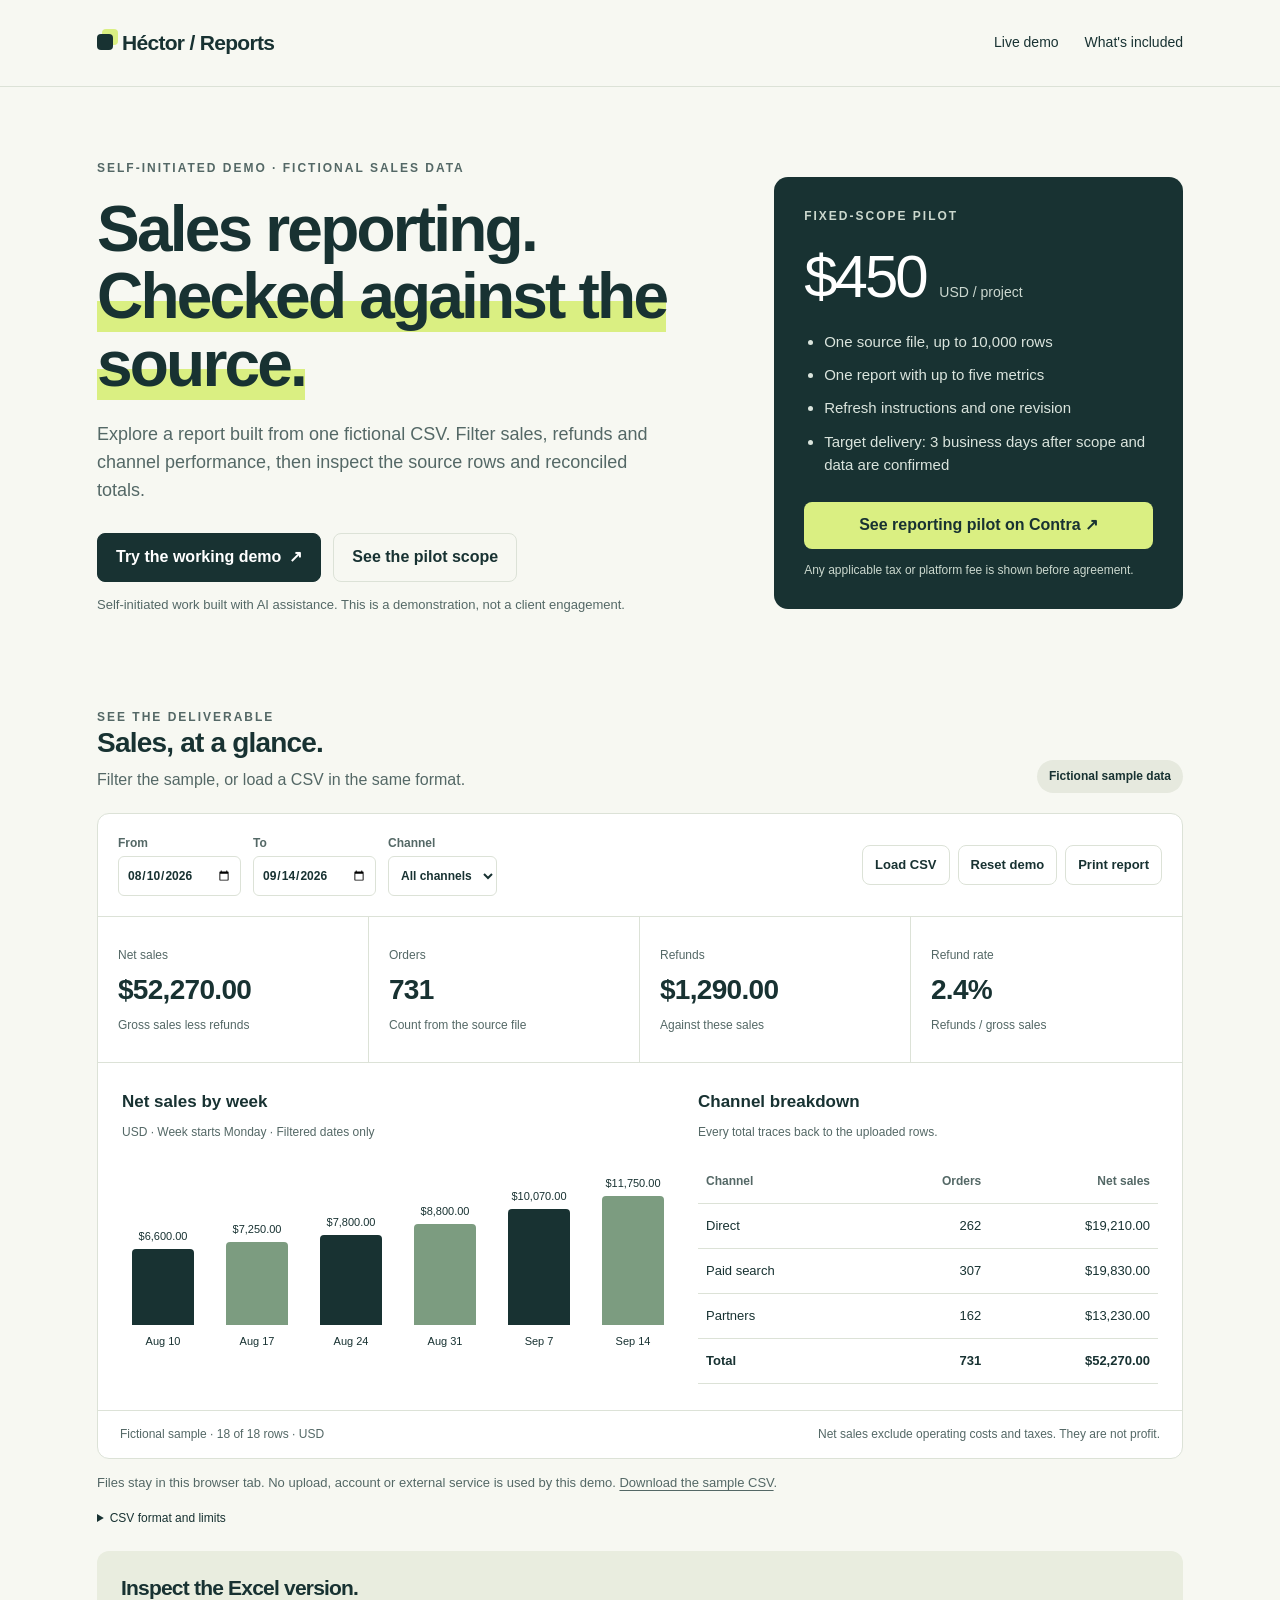
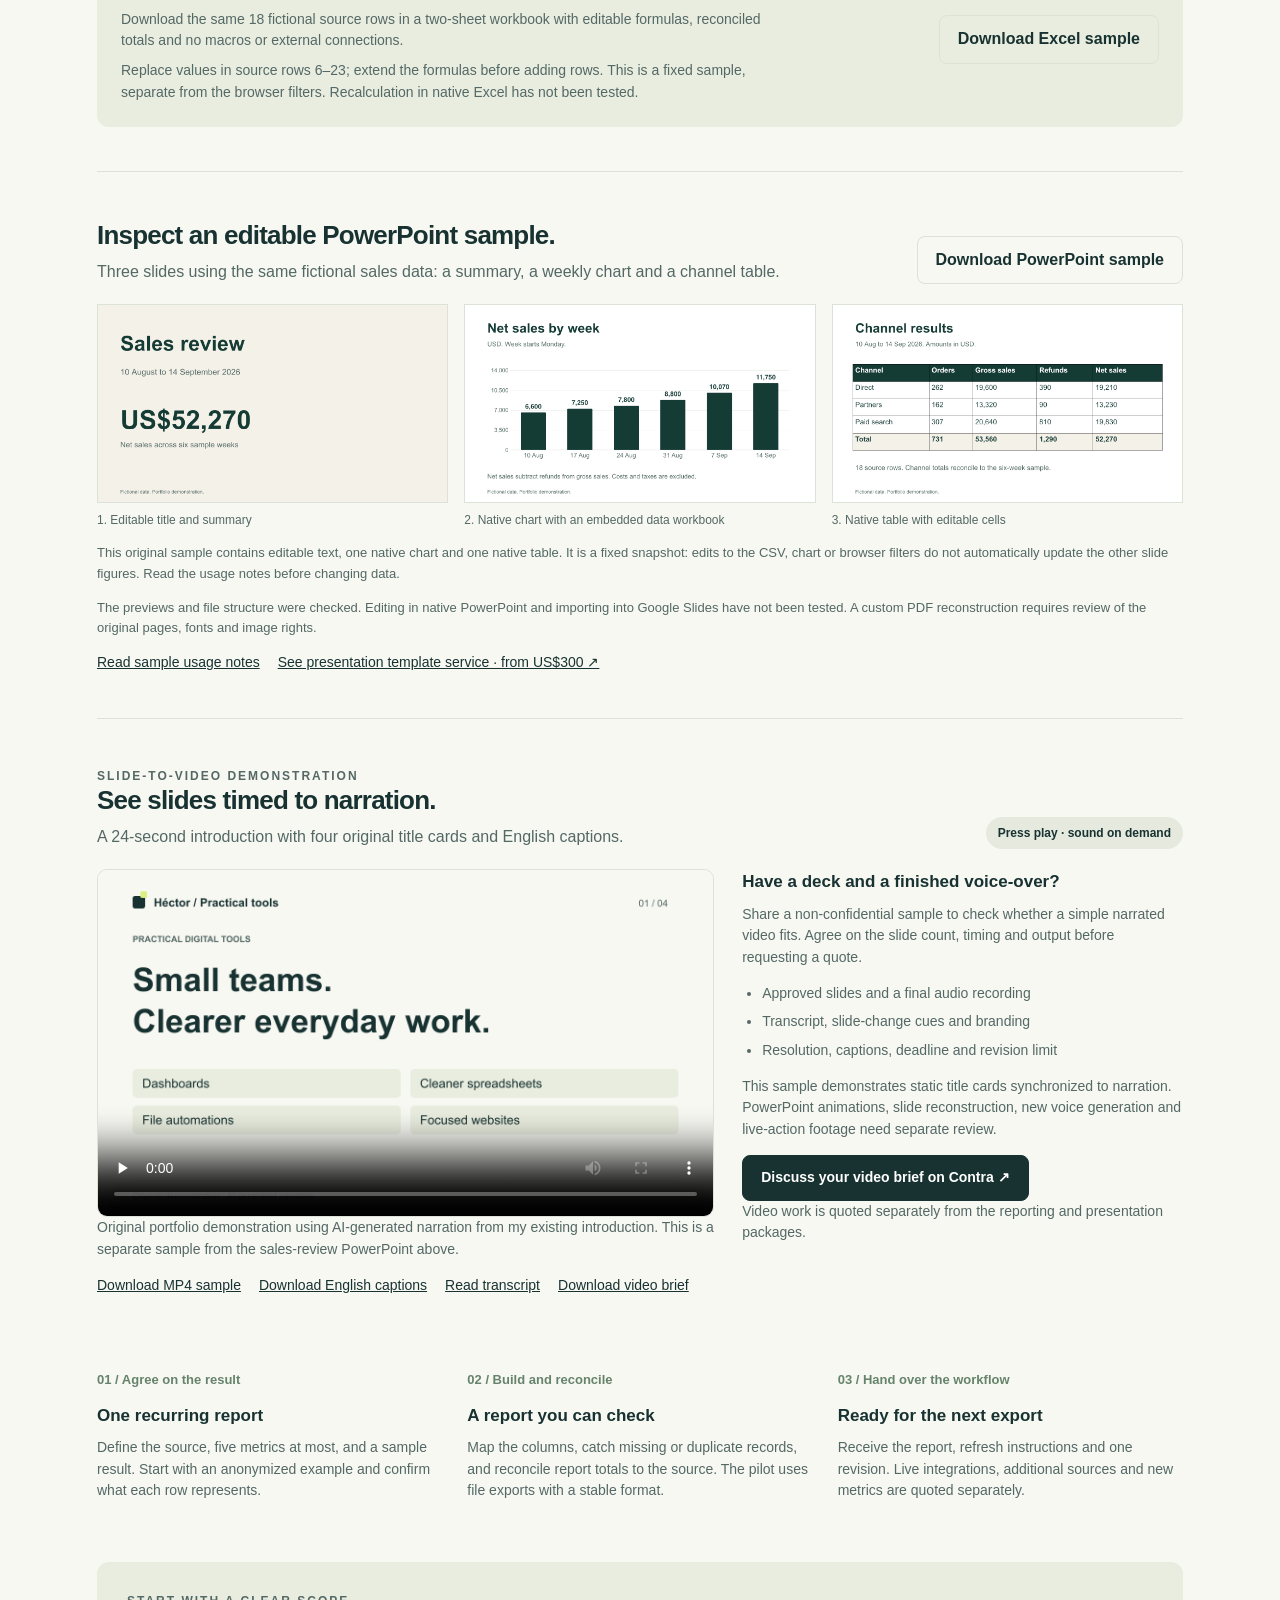
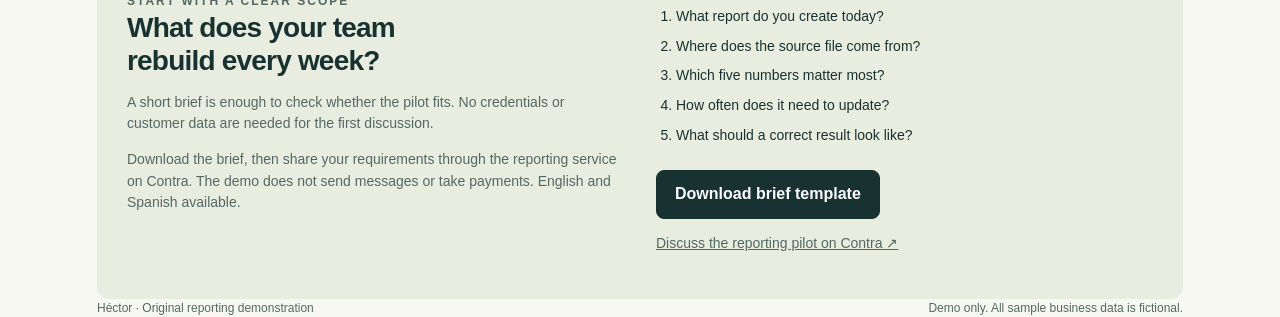
==== commit 4f3a9522: "Add narrated slide sample and scoped video brief" ====
--- a/demos/sales-report/index.html
+++ b/demos/sales-report/index.html
@@ -10,6 +10,7 @@
 .workbook-sample{display:flex;align-items:center;justify-content:space-between;gap:24px;margin-top:24px;padding:24px;background:#e9eddf;border-radius:12px}.workbook-sample h2{font-size:21px}.workbook-sample p{font-size:14px;color:var(--muted);margin:8px 0 0;max-width:660px}.workbook-sample .button{flex-shrink:0}@media(max-width:600px){.workbook-sample{display:block}.workbook-sample .button{margin-top:16px}}@media print{.workbook-sample{display:none}}
 
 .presentation-sample{margin-top:44px;padding-top:28px;border-top:1px solid var(--line);scroll-margin-top:24px}.presentation-sample h2{font-size:26px}.presentation-sample .section-head .button{flex-shrink:0}.presentation-previews{display:grid;grid-template-columns:repeat(3,minmax(0,1fr));gap:16px}.presentation-previews figure{margin:0}.presentation-previews img{display:block;width:100%;height:auto;border:1px solid var(--line)}.presentation-previews figcaption{font-size:12px;color:var(--muted);margin-top:8px}.presentation-sample .sample-links{display:flex;gap:18px;flex-wrap:wrap;font-size:14px}@media(max-width:700px){.presentation-previews{grid-template-columns:1fr}.presentation-sample .section-head{display:block}.presentation-sample .section-head .button{margin-top:16px}.presentation-sample h2{font-size:24px}}@media print{.presentation-sample{display:none}}
+.narrated-layout{display:grid;grid-template-columns:1.4fr 1fr;gap:28px;align-items:start}.narrated-layout video{display:block;width:100%;height:auto;border:1px solid var(--line);border-radius:10px;background:#f7f8f2}.narrated-layout p{margin-top:0;color:var(--muted);font-size:14px}.narrated-layout ul{font-size:14px;padding-left:20px;color:var(--muted)}.narrated-layout li{margin:7px 0}.narrated-layout .button{font-size:14px}.narrated-layout ::cue{background:rgba(24,50,50,.93);color:#fff;font-family:Arial,sans-serif}@media(max-width:800px){.narrated-layout{grid-template-columns:1fr}}
 </style>
 </head>
 <body>
@@ -23,6 +24,12 @@
 <p class="help">Files stay in this browser tab. No upload, account or external service is used by this demo. <a href="sample-sales.csv" download>Download the sample CSV</a>.</p><details><summary>CSV format and limits</summary><p>Required columns: <code>date,channel,orders,gross_sales,refunds</code>. One row per date and channel. Dates: YYYY-MM-DD. Amounts: USD, decimal point, no currency symbols. Maximum 10,000 rows / 2 MB. Refunds refer to the same sales cohort and must not exceed its gross sales. Duplicate keys and missing values are rejected. A different format is mapped during a paid project. XLSX import is not included in this browser demo.</p></details></section>
 <aside class="workbook-sample" aria-labelledby="workbook-title"><div><h2 id="workbook-title">Inspect the Excel version.</h2><p>Download the same 18 fictional source rows in a two-sheet workbook with editable formulas, reconciled totals and no macros or external connections.</p><p>Replace values in source rows 6–23; extend the formulas before adding rows. This is a fixed sample, separate from the browser filters. Recalculation in native Excel has not been tested.</p></div><a class="button secondary" href="sales-report-demo.xlsx" download="sales-report-demo.xlsx">Download Excel sample</a></aside>
 <section class="presentation-sample" id="presentation-sample" aria-labelledby="presentation-title"><div class="section-head"><div><h2 id="presentation-title">Inspect an editable PowerPoint sample.</h2><p>Three slides using the same fictional sales data: a summary, a weekly chart and a channel table.</p></div><a class="button secondary" href="presentation/editable-sales-review.pptx" download="editable-sales-review.pptx">Download PowerPoint sample</a></div><div class="presentation-previews"><figure><a href="presentation/slide-1.png" aria-label="Open full-size preview of the sales summary"><img loading="lazy" width="1280" height="720" src="presentation/slide-1.png" alt="Fictional sales summary with USD 52,270 net sales over six sample weeks"></a><figcaption>1. Editable title and summary</figcaption></figure><figure><a href="presentation/slide-2.png" aria-label="Open full-size preview of the weekly chart"><img loading="lazy" width="1280" height="720" src="presentation/slide-2.png" alt="Weekly net-sales column chart for six fictional weeks"></a><figcaption>2. Native chart with an embedded data workbook</figcaption></figure><figure><a href="presentation/slide-3.png" aria-label="Open full-size preview of the channel table"><img loading="lazy" width="1280" height="720" src="presentation/slide-3.png" alt="Editable table showing fictional Direct, Partners and Paid search channel totals"></a><figcaption>3. Native table with editable cells</figcaption></figure></div><p class="help">This original sample contains editable text, one native chart and one native table. It is a fixed snapshot: edits to the CSV, chart or browser filters do not automatically update the other slide figures. Read the usage notes before changing data.</p><p class="help">The previews and file structure were checked. Editing in native PowerPoint and importing into Google Slides have not been tested. A custom PDF reconstruction requires review of the original pages, fonts and image rights.</p><p class="sample-links"><a href="presentation/usage.txt">Read sample usage notes</a><a href="https://contra.com/s/sQEZALvE-reusable-business-report-and-presentation-templates">See presentation template service · from US$300 ↗</a></p></section>
+<section class="presentation-sample" id="narrated-sample" aria-labelledby="narrated-title">
+<div class="section-head"><div><div class="eyebrow">Slide-to-video demonstration</div><h2 id="narrated-title">See slides timed to narration.</h2><p>A 24-second introduction with four original title cards and English captions.</p></div><span class="badge">Press play · sound on demand</span></div>
+<div class="narrated-layout"><div><video controls playsinline preload="none" width="1280" height="720" poster="narrated/poster.png" aria-label="Narrated slide demonstration with English captions"><source src="narrated/narrated-slide-demo.mp4" type="video/mp4"><track kind="captions" src="narrated/captions.vtt" srclang="en" label="English" default><p><a href="narrated/narrated-slide-demo.mp4">Download the narrated sample</a>.</p></video><p class="help">Original portfolio demonstration using AI-generated narration from my existing introduction. This is a separate sample from the sales-review PowerPoint above.</p></div>
+<div><h3>Have a deck and a finished voice-over?</h3><p>Share a non-confidential sample to check whether a simple narrated video fits. Agree on the slide count, timing and output before requesting a quote.</p><ul><li>Approved slides and a final audio recording</li><li>Transcript, slide-change cues and branding</li><li>Resolution, captions, deadline and revision limit</li></ul><p>This sample demonstrates static title cards synchronized to narration. PowerPoint animations, slide reconstruction, new voice generation and live-action footage need separate review.</p><a class="button" href="https://contra.com/hector_r_sepulveda_a_jpug9jwc">Discuss your video brief on Contra ↗</a><p class="help">Video work is quoted separately from the reporting and presentation packages.</p></div></div>
+<p class="sample-links"><a href="narrated/narrated-slide-demo.mp4" download>Download MP4 sample</a><a href="narrated/captions.srt" download>Download English captions</a><a href="narrated/transcript.txt">Read transcript</a><a href="narrated/brief.txt" download>Download video brief</a></p>
+</section>
 <section class="scope" id="scope"><article><span class="step">01 / Agree on the result</span><h3>One recurring report</h3><p>Define the source, five metrics at most, and a sample result. Start with an anonymized example and confirm what each row represents.</p></article><article><span class="step">02 / Build and reconcile</span><h3>A report you can check</h3><p>Map the columns, catch missing or duplicate records, and reconcile report totals to the source. The pilot uses file exports with a stable format.</p></article><article><span class="step">03 / Hand over the workflow</span><h3>Ready for the next export</h3><p>Receive the report, refresh instructions and one revision. Live integrations, additional sources and new metrics are quoted separately.</p></article></section>
 <section class="brief" id="brief"><div><div class="eyebrow">Start with a clear scope</div><h2>What does your team<br>rebuild every week?</h2><p>A short brief is enough to check whether the pilot fits. No credentials or customer data are needed for the first discussion.</p><p class="launch-note">Download the brief, then share your requirements through the reporting service on Contra. The demo does not send messages or take payments. English and Spanish available.</p></div><div><ol><li>What report do you create today?</li><li>Where does the source file come from?</li><li>Which five numbers matter most?</li><li>How often does it need to update?</li><li>What should a correct result look like?</li></ol><button id="download-brief">Download brief template</button><p><a href="https://contra.com/s/A6bPW6bA-excel-and-csv-report-automation-fixed-scope-pilot">Discuss the reporting pilot on Contra ↗</a></p><p id="copy-status" role="status"></p></div></section>
 </main><footer class="wrap"><span>Héctor · Original reporting demonstration</span><span>Demo only. All sample business data is fictional.</span></footer>
